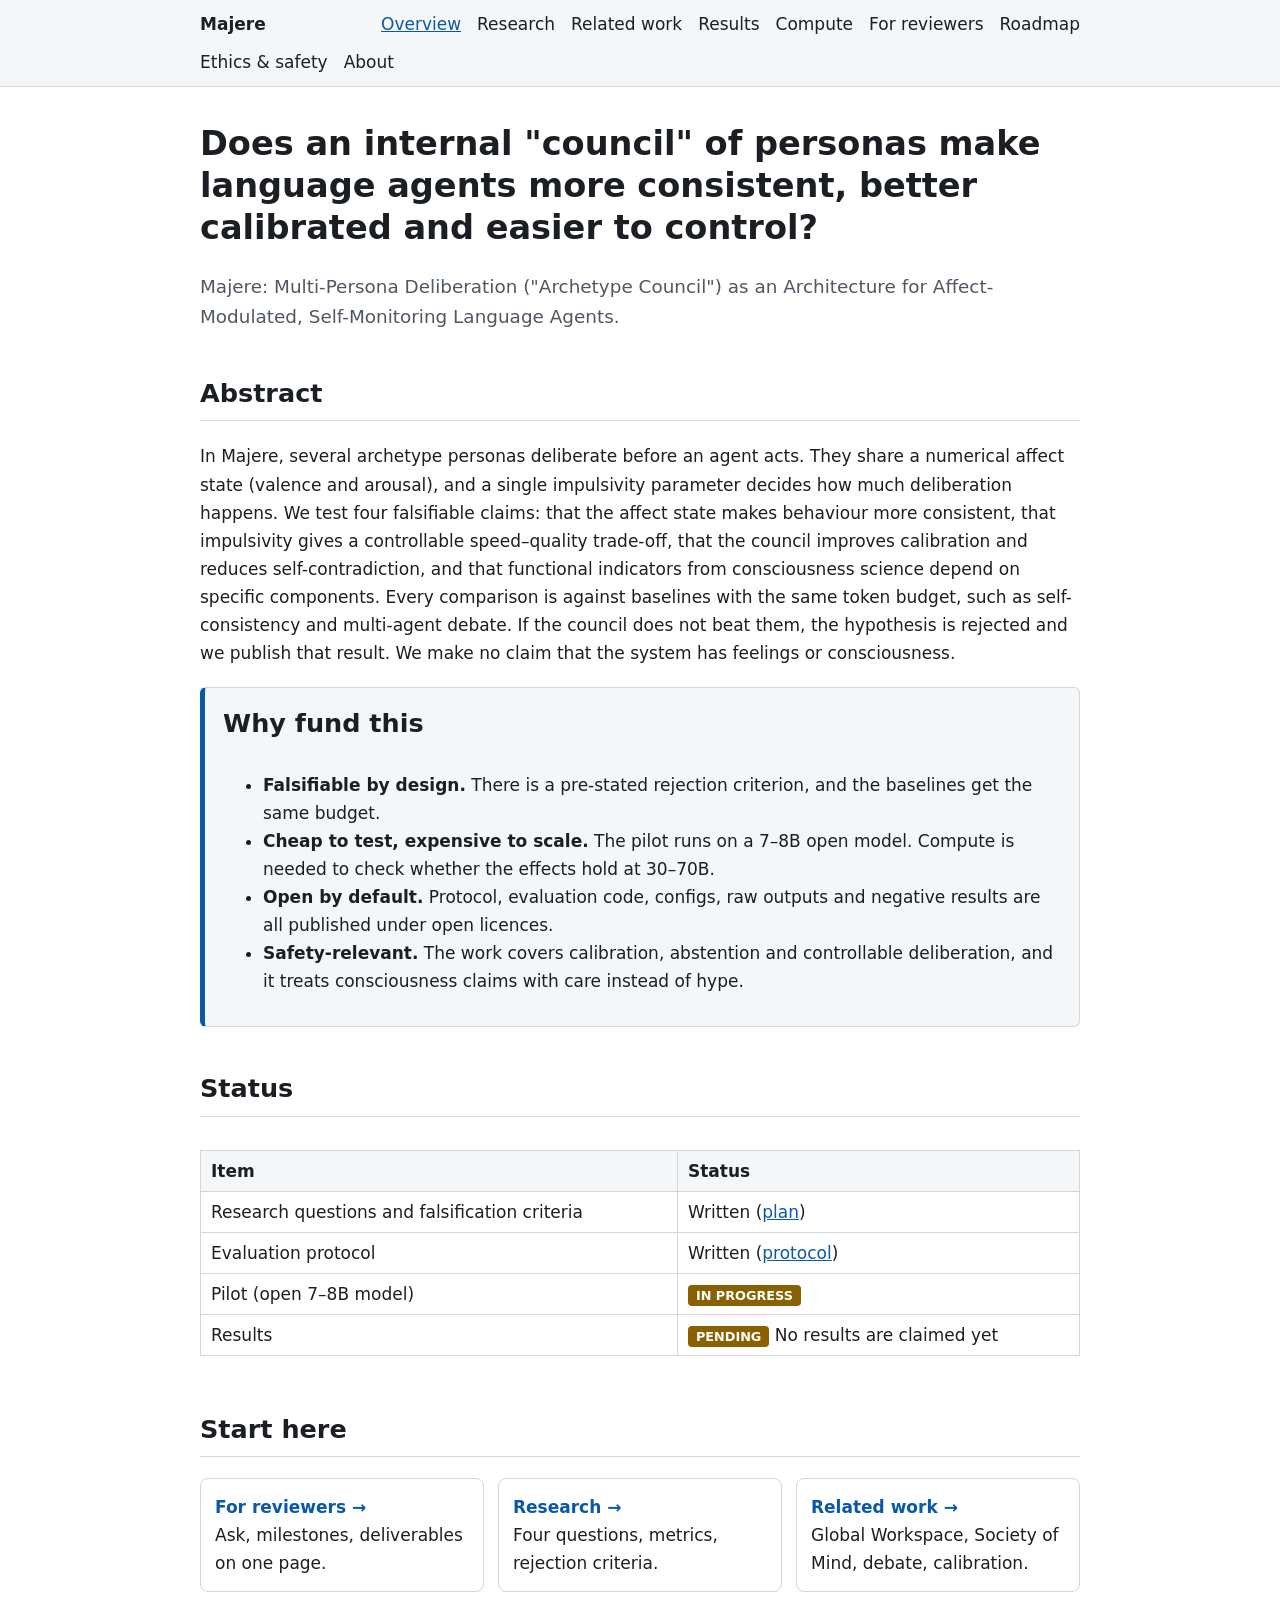
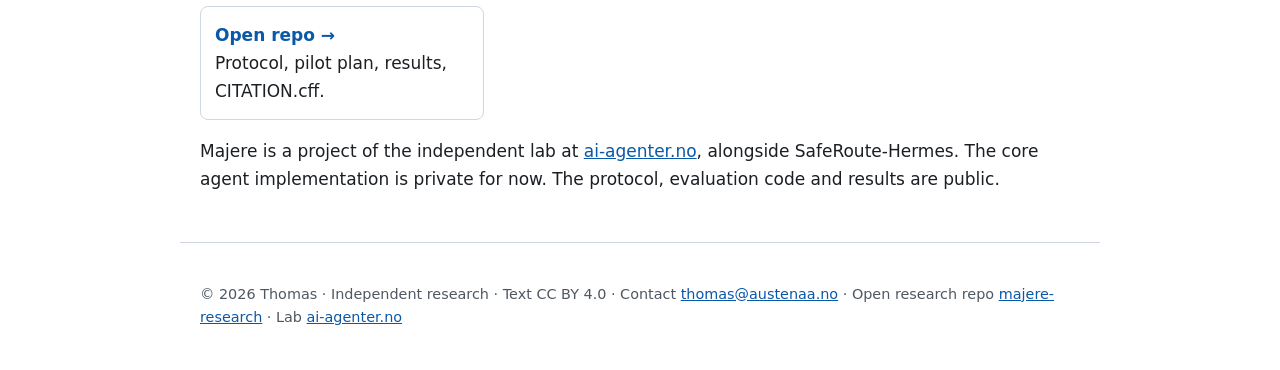
==== index.html @ bf8d398c "Custom domain majere.austenaa.no" ====
<!doctype html><html lang="en"><head><meta charset="utf-8"><meta name="viewport" content="width=device-width,initial-scale=1">
<title>Majere – Archetype Council research</title><meta name="description" content="Majere: open, independent research on multi-persona deliberation as an architecture for affect-modulated, self-monitoring language agents. Falsifiable questions, equal-budget baselines, open results."><link rel="canonical" href="https://majere.austenaa.no/">
<meta property="og:type" content="website"><meta property="og:title" content="Majere – Archetype Council research"><meta property="og:description" content="Majere: open, independent research on multi-persona deliberation as an architecture for affect-modulated, self-monitoring language agents. Falsifiable questions, equal-budget baselines, open results."><meta property="og:url" content="https://majere.austenaa.no/"><meta property="og:site_name" content="Majere"><meta name="twitter:card" content="summary">
<link rel="icon" href="favicon.svg" type="image/svg+xml"><link rel="stylesheet" href="style.css"></head>
<body><a class="skip" href="#main">Skip to content</a><header><nav aria-label="Main"><a class="brand" href="index.html">Majere</a><a href="index.html" aria-current="page">Overview</a><a href="research.html">Research</a><a href="related.html">Related work</a><a href="results.html">Results</a><a href="compute.html">Compute</a><a href="reviewers.html">For reviewers</a><a href="roadmap.html">Roadmap</a><a href="ethics.html">Ethics &amp; safety</a><a href="about.html">About</a></nav></header><main id="main">
<h1>Does an internal "council" of personas make language agents more consistent, better calibrated and easier to control?</h1>
<p class="lead">Majere: Multi-Persona Deliberation ("Archetype Council") as an Architecture for Affect-Modulated, Self-Monitoring Language Agents.</p>
<h2>Abstract</h2>
<p>In Majere, several archetype personas deliberate before an agent acts. They share a numerical affect state (valence and arousal), and a single impulsivity parameter decides how much deliberation happens. We test four falsifiable claims: that the affect state makes behaviour more consistent, that impulsivity gives a controllable speed–quality trade-off, that the council improves calibration and reduces self-contradiction, and that functional indicators from consciousness science depend on specific components. Every comparison is against baselines with the same token budget, such as self-consistency and multi-agent debate. If the council does not beat them, the hypothesis is rejected and we publish that result. We make no claim that the system has feelings or consciousness.</p>
<div class="box"><h2 style="margin-top:0;border:0">Why fund this</h2><ul>
<li><b>Falsifiable by design.</b> There is a pre-stated rejection criterion, and the baselines get the same budget.</li>
<li><b>Cheap to test, expensive to scale.</b> The pilot runs on a 7–8B open model. Compute is needed to check whether the effects hold at 30–70B.</li>
<li><b>Open by default.</b> Protocol, evaluation code, configs, raw outputs and negative results are all published under open licences.</li>
<li><b>Safety-relevant.</b> The work covers calibration, abstention and controllable deliberation, and it treats consciousness claims with care instead of hype.</li></ul></div>
<h2>Status</h2><div class="tablewrap"><table><tr><th>Item</th><th>Status</th></tr>
<tr><td>Research questions and falsification criteria</td><td>Written (<a href="https://github.com/tussienorway/majere-research/blob/main/docs/research-plan.md">plan</a>)</td></tr>
<tr><td>Evaluation protocol</td><td>Written (<a href="https://github.com/tussienorway/majere-research/blob/main/docs/evaluation-protocol.md">protocol</a>)</td></tr>
<tr><td>Pilot (open 7–8B model)</td><td><span class="tag">IN PROGRESS</span></td></tr>
<tr><td>Results</td><td><span class="tag">PENDING</span> No results are claimed yet</td></tr></table></div>
<h2>Start here</h2><div class="cards">
<a href="reviewers.html"><b>For reviewers →</b><br>Ask, milestones, deliverables on one page.</a>
<a href="research.html"><b>Research →</b><br>Four questions, metrics, rejection criteria.</a>
<a href="related.html"><b>Related work →</b><br>Global Workspace, Society of Mind, debate, calibration.</a>
<a href="https://github.com/tussienorway/majere-research"><b>Open repo →</b><br>Protocol, pilot plan, results, CITATION.cff.</a></div>
<p>Majere is a project of the independent lab at <a href="https://ai-agenter.no">ai-agenter.no</a>, alongside SafeRoute-Hermes. The core agent implementation is private for now. The protocol, evaluation code and results are public.</p>
</main><footer>© 2026 Thomas · Independent research · Text CC BY 4.0 · Contact <a href="mailto:thomas@austenaa.no">thomas@austenaa.no</a> · Open research repo <a href="https://github.com/tussienorway/majere-research">majere-research</a> · Lab <a href="https://ai-agenter.no">ai-agenter.no</a></footer></body></html>
---- style.css ----
:root{--fg:#1b1f24;--muted:#4f5862;--acc:#0a58a8;--bg:#fff;--soft:#f4f6f8;--line:#d0d7de;--warn:#8a6100}
*{box-sizing:border-box}html{scroll-behavior:smooth}
body{margin:0;font:17px/1.65 system-ui,-apple-system,"Segoe UI",Roboto,sans-serif;color:var(--fg);background:var(--bg)}
.skip{position:absolute;left:-999px}.skip:focus{left:8px;top:8px;background:#fff;padding:8px;z-index:9}
header{background:var(--soft);border-bottom:1px solid var(--line)}
nav,main,footer{max-width:920px;margin:auto;padding:0 20px}
nav{display:flex;flex-wrap:wrap;gap:6px 16px;align-items:center;min-height:60px;padding-top:8px;padding-bottom:8px}
nav a{color:var(--fg);text-decoration:none;padding:2px 0}nav a:hover,nav a[aria-current]{text-decoration:underline;color:var(--acc)}
nav .brand{font-weight:700;margin-right:auto}
a{color:var(--acc)}a:focus-visible{outline:3px solid #f2b600;outline-offset:2px}
h1{font-size:clamp(1.6rem,4vw,2.1rem);line-height:1.25;margin-top:36px}
h2{margin-top:40px;border-bottom:1px solid var(--line);padding-bottom:6px}
.lead{font-size:1.15rem;color:var(--muted)}
.box{border:1px solid var(--line);border-left:5px solid var(--acc);background:var(--soft);padding:14px 18px;border-radius:6px;margin:20px 0}
.pending{border:2px dashed var(--warn);background:#fff8e1;padding:14px 18px;border-radius:8px}
.tag{display:inline-block;background:var(--warn);color:#fff;border-radius:4px;padding:0 8px;font-size:.8rem;font-weight:700}
.cards{display:grid;grid-template-columns:repeat(auto-fit,minmax(230px,1fr));gap:14px}
.cards a{display:block;border:1px solid var(--line);border-radius:8px;padding:14px;text-decoration:none;color:var(--fg)}.cards a:hover{border-color:var(--acc)}
.cards b{color:var(--acc)}
.tablewrap{overflow-x:auto}table{border-collapse:collapse;width:100%;margin:12px 0}th,td{border:1px solid var(--line);padding:6px 10px;text-align:left;vertical-align:top}th{background:var(--soft)}
pre{background:var(--soft);padding:14px;border-radius:6px;overflow-x:auto;font-size:.9rem}code{background:var(--soft);padding:1px 5px;border-radius:4px}
ol.refs li{margin-bottom:8px}
footer{color:var(--muted);font-size:.9rem;padding:40px 20px;border-top:1px solid var(--line);margin-top:48px}
@media (prefers-color-scheme:dark){:root{--fg:#e6edf3;--muted:#9da7b3;--acc:#58a6ff;--bg:#0d1117;--soft:#161b22;--line:#30363d}.pending{background:#2b2300}}
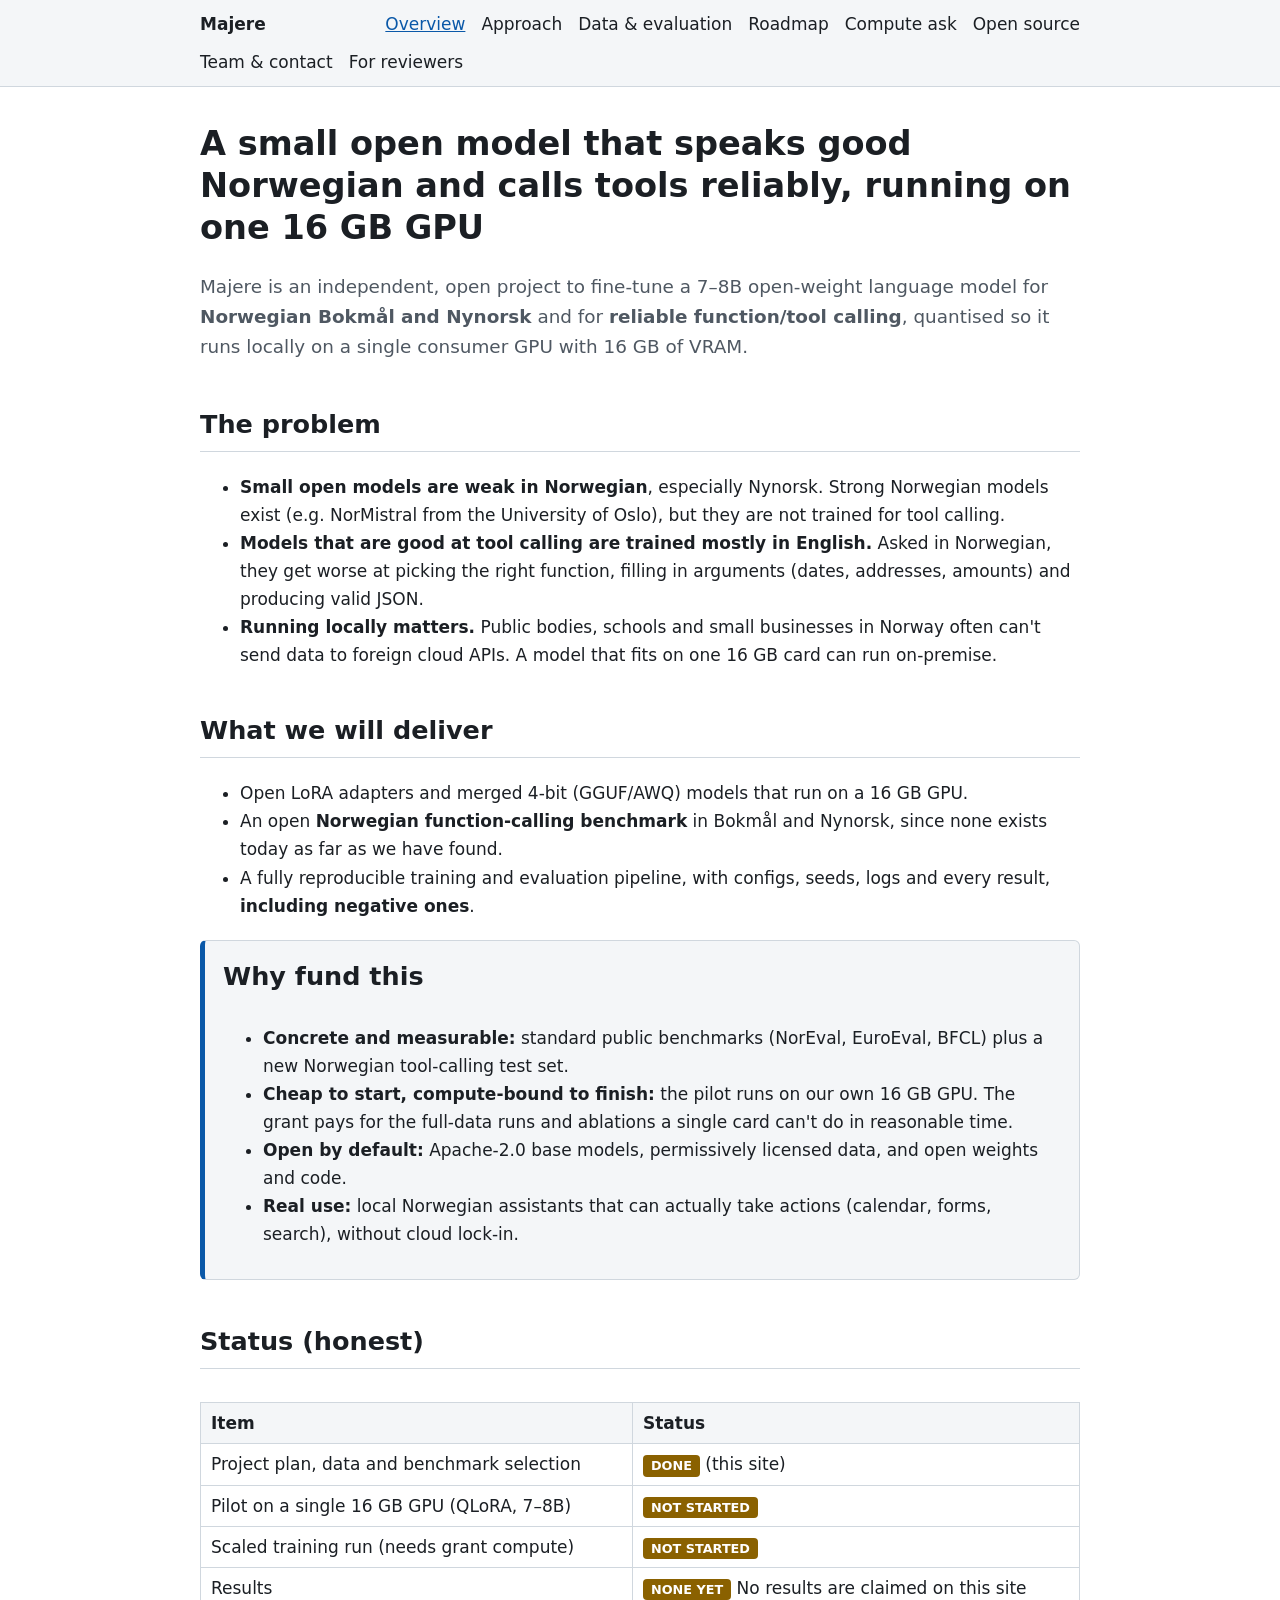
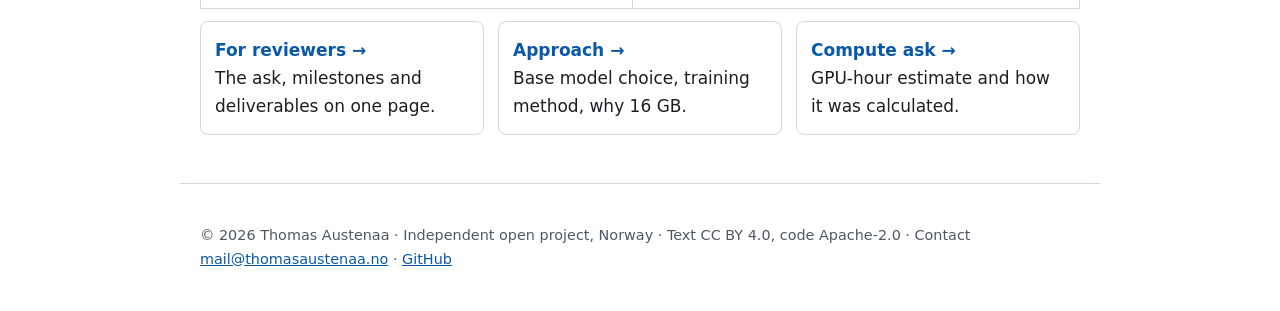
==== commit c5c99ad1: "Rework site: Norwegian LLM + tool calling on 16 GB GPU, honest compute plan" ====
--- a/index.html
+++ b/index.html
@@ -1,26 +1,24 @@
 <!doctype html><html lang="en"><head><meta charset="utf-8"><meta name="viewport" content="width=device-width,initial-scale=1">
-<title>Majere – Archetype Council research</title><meta name="description" content="Majere: open, independent research on multi-persona deliberation as an architecture for affect-modulated, self-monitoring language agents. Falsifiable questions, equal-budget baselines, open results."><link rel="canonical" href="https://majere.austenaa.no/">
-<meta property="og:type" content="website"><meta property="og:title" content="Majere – Archetype Council research"><meta property="og:description" content="Majere: open, independent research on multi-persona deliberation as an architecture for affect-modulated, self-monitoring language agents. Falsifiable questions, equal-budget baselines, open results."><meta property="og:url" content="https://majere.austenaa.no/"><meta property="og:site_name" content="Majere"><meta name="twitter:card" content="summary">
+<title>Norwegian LLMs with reliable tool calling · Majere</title><meta name="description" content="Open project: fine-tuning a 7–8B open model for Norwegian (Bokmål and Nynorsk) and reliable function calling, sized to run locally on a single 16 GB GPU. Open data, open evaluation, honest compute plan."><link rel="canonical" href="https://majere.thomasaustenaa.no/">
+<meta property="og:type" content="website"><meta property="og:title" content="Norwegian LLMs with reliable tool calling · Majere"><meta property="og:description" content="Open project: fine-tuning a 7–8B open model for Norwegian (Bokmål and Nynorsk) and reliable function calling, sized to run locally on a single 16 GB GPU. Open data, open evaluation, honest compute plan."><meta property="og:url" content="https://majere.thomasaustenaa.no/"><meta property="og:site_name" content="Majere"><meta name="twitter:card" content="summary">
 <link rel="icon" href="favicon.svg" type="image/svg+xml"><link rel="stylesheet" href="style.css"></head>
-<body><a class="skip" href="#main">Skip to content</a><header><nav aria-label="Main"><a class="brand" href="index.html">Majere</a><a href="index.html" aria-current="page">Overview</a><a href="research.html">Research</a><a href="related.html">Related work</a><a href="results.html">Results</a><a href="compute.html">Compute</a><a href="reviewers.html">For reviewers</a><a href="roadmap.html">Roadmap</a><a href="ethics.html">Ethics &amp; safety</a><a href="about.html">About</a></nav></header><main id="main">
-<h1>Does an internal "council" of personas make language agents more consistent, better calibrated and easier to control?</h1>
-<p class="lead">Majere: Multi-Persona Deliberation ("Archetype Council") as an Architecture for Affect-Modulated, Self-Monitoring Language Agents.</p>
-<h2>Abstract</h2>
-<p>In Majere, several archetype personas deliberate before an agent acts. They share a numerical affect state (valence and arousal), and a single impulsivity parameter decides how much deliberation happens. We test four falsifiable claims: that the affect state makes behaviour more consistent, that impulsivity gives a controllable speed–quality trade-off, that the council improves calibration and reduces self-contradiction, and that functional indicators from consciousness science depend on specific components. Every comparison is against baselines with the same token budget, such as self-consistency and multi-agent debate. If the council does not beat them, the hypothesis is rejected and we publish that result. We make no claim that the system has feelings or consciousness.</p>
+<body><a class="skip" href="#main">Skip to content</a><header><nav aria-label="Main"><a class="brand" href="index.html">Majere</a><a href="index.html" aria-current="page">Overview</a><a href="approach.html">Approach</a><a href="evaluation.html">Data & evaluation</a><a href="roadmap.html">Roadmap</a><a href="compute.html">Compute ask</a><a href="open.html">Open source</a><a href="team.html">Team & contact</a><a href="reviewers.html">For reviewers</a></nav></header><main id="main">
+
+<h1>A small open model that speaks good Norwegian and calls tools reliably, running on one 16 GB GPU</h1>
+<p class="lead">Majere is an independent, open project to fine-tune a 7–8B open-weight language model for <b>Norwegian Bokmål and Nynorsk</b> and for <b>reliable function/tool calling</b>, quantised so it runs locally on a single consumer GPU with 16 GB of VRAM.</p>
+<h2>The problem</h2>
+<ul><li><b>Small open models are weak in Norwegian</b>, especially Nynorsk. Strong Norwegian models exist (e.g. NorMistral from the University of Oslo), but they are not trained for tool calling.</li>
+<li><b>Models that are good at tool calling are trained mostly in English.</b> Asked in Norwegian, they get worse at picking the right function, filling in arguments (dates, addresses, amounts) and producing valid JSON.</li>
+<li><b>Running locally matters.</b> Public bodies, schools and small businesses in Norway often can't send data to foreign cloud APIs. A model that fits on one 16 GB card can run on-premise.</li></ul>
+<h2>What we will deliver</h2>
+<ul><li>Open LoRA adapters and merged 4-bit (GGUF/AWQ) models that run on a 16 GB GPU.</li>
+<li>An open <b>Norwegian function-calling benchmark</b> in Bokmål and Nynorsk, since none exists today as far as we have found.</li>
+<li>A fully reproducible training and evaluation pipeline, with configs, seeds, logs and every result, <b>including negative ones</b>.</li></ul>
 <div class="box"><h2 style="margin-top:0;border:0">Why fund this</h2><ul>
-<li><b>Falsifiable by design.</b> There is a pre-stated rejection criterion, and the baselines get the same budget.</li>
-<li><b>Cheap to test, expensive to scale.</b> The pilot runs on a 7–8B open model. Compute is needed to check whether the effects hold at 30–70B.</li>
-<li><b>Open by default.</b> Protocol, evaluation code, configs, raw outputs and negative results are all published under open licences.</li>
-<li><b>Safety-relevant.</b> The work covers calibration, abstention and controllable deliberation, and it treats consciousness claims with care instead of hype.</li></ul></div>
-<h2>Status</h2><div class="tablewrap"><table><tr><th>Item</th><th>Status</th></tr>
-<tr><td>Research questions and falsification criteria</td><td>Written (<a href="https://github.com/tussienorway/majere-research/blob/main/docs/research-plan.md">plan</a>)</td></tr>
-<tr><td>Evaluation protocol</td><td>Written (<a href="https://github.com/tussienorway/majere-research/blob/main/docs/evaluation-protocol.md">protocol</a>)</td></tr>
-<tr><td>Pilot (open 7–8B model)</td><td><span class="tag">IN PROGRESS</span></td></tr>
-<tr><td>Results</td><td><span class="tag">PENDING</span> No results are claimed yet</td></tr></table></div>
-<h2>Start here</h2><div class="cards">
-<a href="reviewers.html"><b>For reviewers →</b><br>Ask, milestones, deliverables on one page.</a>
-<a href="research.html"><b>Research →</b><br>Four questions, metrics, rejection criteria.</a>
-<a href="related.html"><b>Related work →</b><br>Global Workspace, Society of Mind, debate, calibration.</a>
-<a href="https://github.com/tussienorway/majere-research"><b>Open repo →</b><br>Protocol, pilot plan, results, CITATION.cff.</a></div>
-<p>Majere is a project of the independent lab at <a href="https://ai-agenter.no">ai-agenter.no</a>, alongside SafeRoute-Hermes. The core agent implementation is private for now. The protocol, evaluation code and results are public.</p>
-</main><footer>© 2026 Thomas · Independent research · Text CC BY 4.0 · Contact <a href="mailto:thomas@austenaa.no">thomas@austenaa.no</a> · Open research repo <a href="https://github.com/tussienorway/majere-research">majere-research</a> · Lab <a href="https://ai-agenter.no">ai-agenter.no</a></footer></body></html>+<li><b>Concrete and measurable:</b> standard public benchmarks (NorEval, EuroEval, BFCL) plus a new Norwegian tool-calling test set.</li>
+<li><b>Cheap to start, compute-bound to finish:</b> the pilot runs on our own 16 GB GPU. The grant pays for the full-data runs and ablations a single card can't do in reasonable time.</li>
+<li><b>Open by default:</b> Apache-2.0 base models, permissively licensed data, and open weights and code.</li>
+<li><b>Real use:</b> local Norwegian assistants that can actually take actions (calendar, forms, search), without cloud lock-in.</li></ul></div>
+<h2>Status (honest)</h2><div class="tablewrap"><table><tr><th>Item</th><th>Status</th></tr><tr><td>Project plan, data and benchmark selection</td><td><span class="tag">DONE</span> (this site)</td></tr><tr><td>Pilot on a single 16 GB GPU (QLoRA, 7–8B)</td><td><span class="tag">NOT STARTED</span></td></tr><tr><td>Scaled training run (needs grant compute)</td><td><span class="tag">NOT STARTED</span></td></tr><tr><td>Results</td><td><span class="tag">NONE YET</span> No results are claimed on this site</td></tr></table></div>
+<div class="cards"><a href="reviewers.html"><b>For reviewers →</b><br>The ask, milestones and deliverables on one page.</a><a href="approach.html"><b>Approach →</b><br>Base model choice, training method, why 16 GB.</a><a href="compute.html"><b>Compute ask →</b><br>GPU-hour estimate and how it was calculated.</a></div>
+</main><footer>© 2026 Thomas Austenaa · Independent open project, Norway · Text CC BY 4.0, code Apache-2.0 · Contact <a href="mailto:mail@thomasaustenaa.no">mail@thomasaustenaa.no</a> · <a href="https://github.com/tussienorway/majere-research">GitHub</a></footer></body></html>
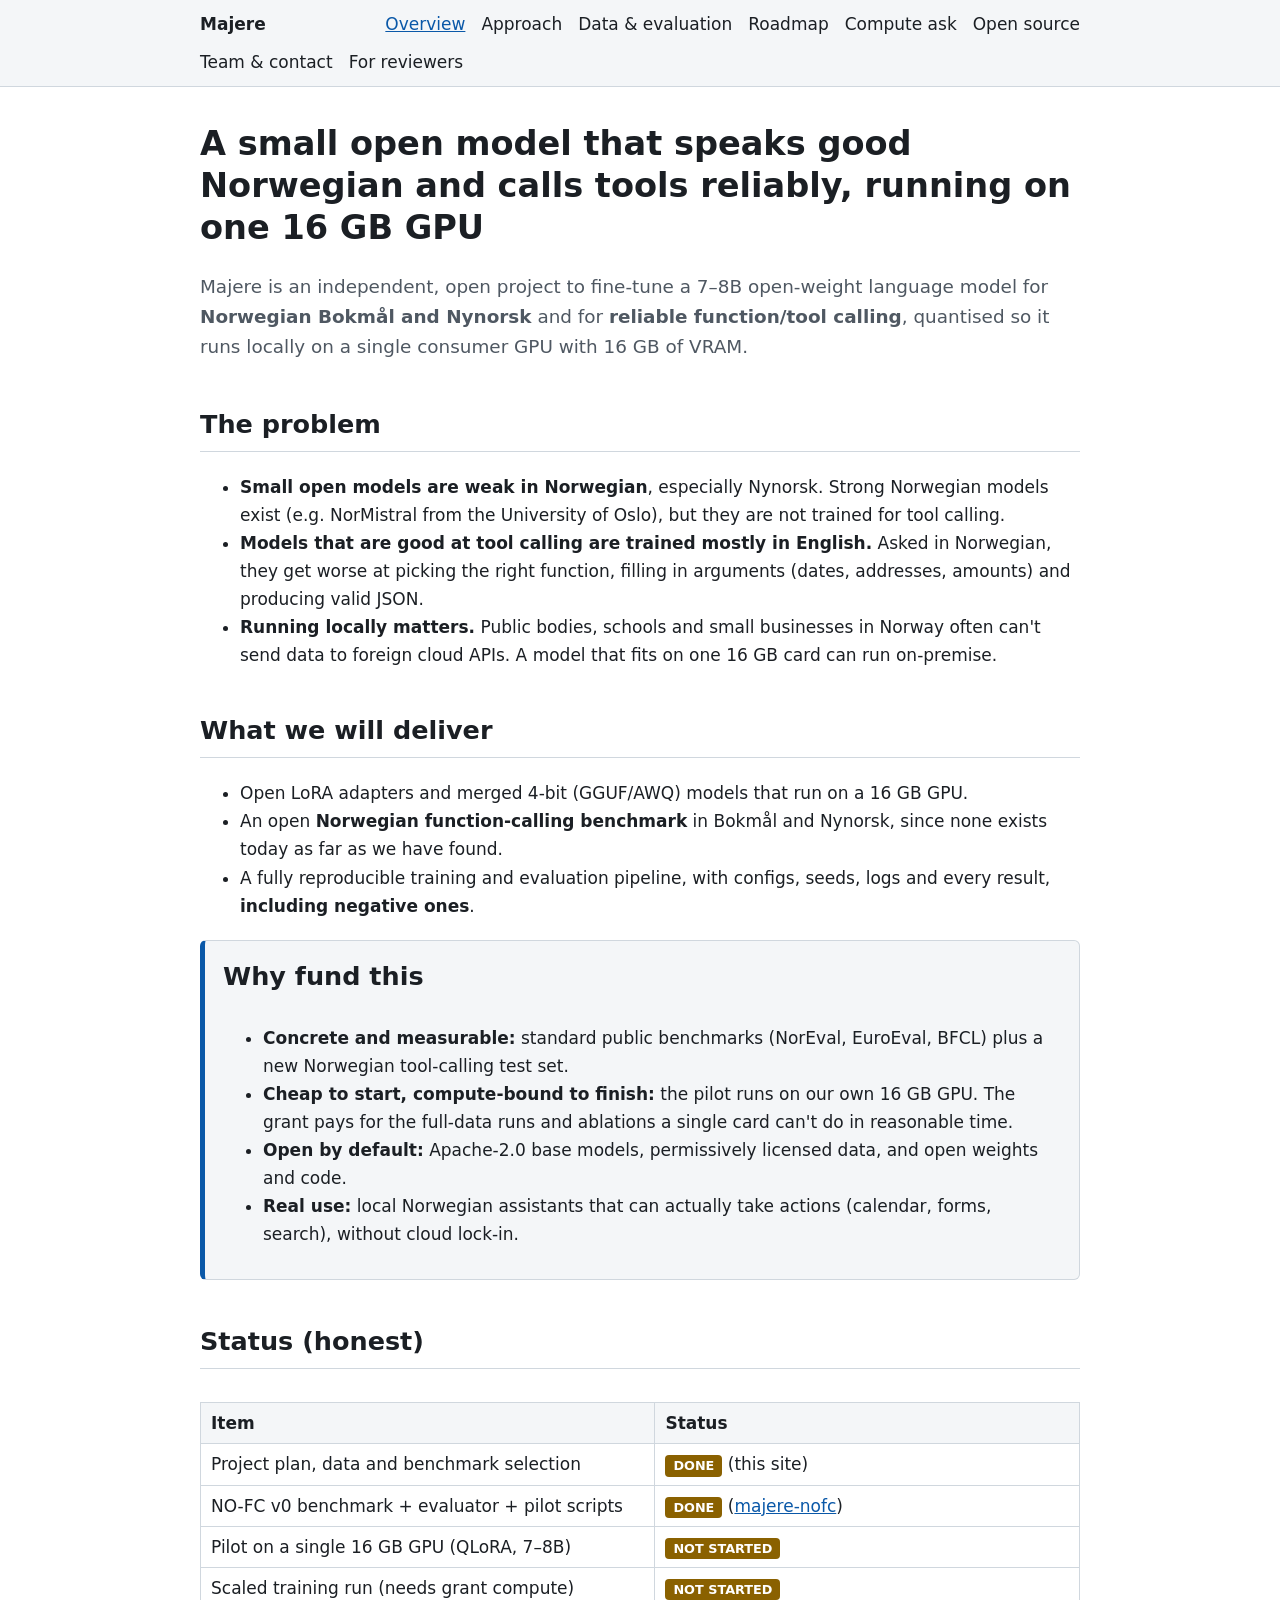
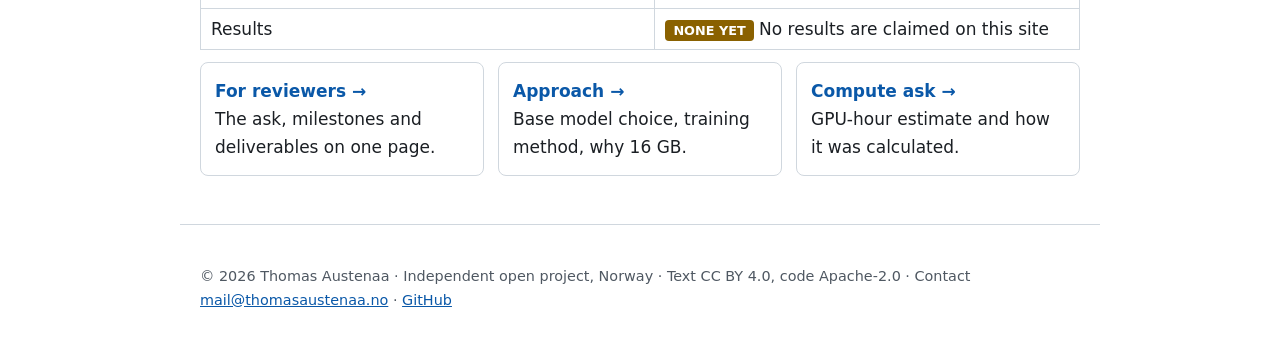
==== commit 2680eb69: "Roadmap/status: link majere-nofc" ====
--- a/index.html
+++ b/index.html
@@ -19,6 +19,6 @@
 <li><b>Cheap to start, compute-bound to finish:</b> the pilot runs on our own 16 GB GPU. The grant pays for the full-data runs and ablations a single card can't do in reasonable time.</li>
 <li><b>Open by default:</b> Apache-2.0 base models, permissively licensed data, and open weights and code.</li>
 <li><b>Real use:</b> local Norwegian assistants that can actually take actions (calendar, forms, search), without cloud lock-in.</li></ul></div>
-<h2>Status (honest)</h2><div class="tablewrap"><table><tr><th>Item</th><th>Status</th></tr><tr><td>Project plan, data and benchmark selection</td><td><span class="tag">DONE</span> (this site)</td></tr><tr><td>Pilot on a single 16 GB GPU (QLoRA, 7–8B)</td><td><span class="tag">NOT STARTED</span></td></tr><tr><td>Scaled training run (needs grant compute)</td><td><span class="tag">NOT STARTED</span></td></tr><tr><td>Results</td><td><span class="tag">NONE YET</span> No results are claimed on this site</td></tr></table></div>
+<h2>Status (honest)</h2><div class="tablewrap"><table><tr><th>Item</th><th>Status</th></tr><tr><td>Project plan, data and benchmark selection</td><td><span class="tag">DONE</span> (this site)</td></tr><tr><td>NO-FC v0 benchmark + evaluator + pilot scripts</td><td><span class="tag">DONE</span> (<a href="https://github.com/tussienorway/majere-nofc">majere-nofc</a>)</td></tr><tr><td>Pilot on a single 16 GB GPU (QLoRA, 7–8B)</td><td><span class="tag">NOT STARTED</span></td></tr><tr><td>Scaled training run (needs grant compute)</td><td><span class="tag">NOT STARTED</span></td></tr><tr><td>Results</td><td><span class="tag">NONE YET</span> No results are claimed on this site</td></tr></table></div>
 <div class="cards"><a href="reviewers.html"><b>For reviewers →</b><br>The ask, milestones and deliverables on one page.</a><a href="approach.html"><b>Approach →</b><br>Base model choice, training method, why 16 GB.</a><a href="compute.html"><b>Compute ask →</b><br>GPU-hour estimate and how it was calculated.</a></div>
-</main><footer>© 2026 Thomas Austenaa · Independent open project, Norway · Text CC BY 4.0, code Apache-2.0 · Contact <a href="mailto:mail@thomasaustenaa.no">mail@thomasaustenaa.no</a> · <a href="https://github.com/tussienorway/majere-research">GitHub</a></footer></body></html>+</main><footer>© 2026 Thomas Austenaa · Independent open project, Norway · Text CC BY 4.0, code Apache-2.0 · Contact <a href="mailto:mail@thomasaustenaa.no">mail@thomasaustenaa.no</a> · <a href="https://github.com/tussienorway/majere-nofc">GitHub</a></footer></body></html>
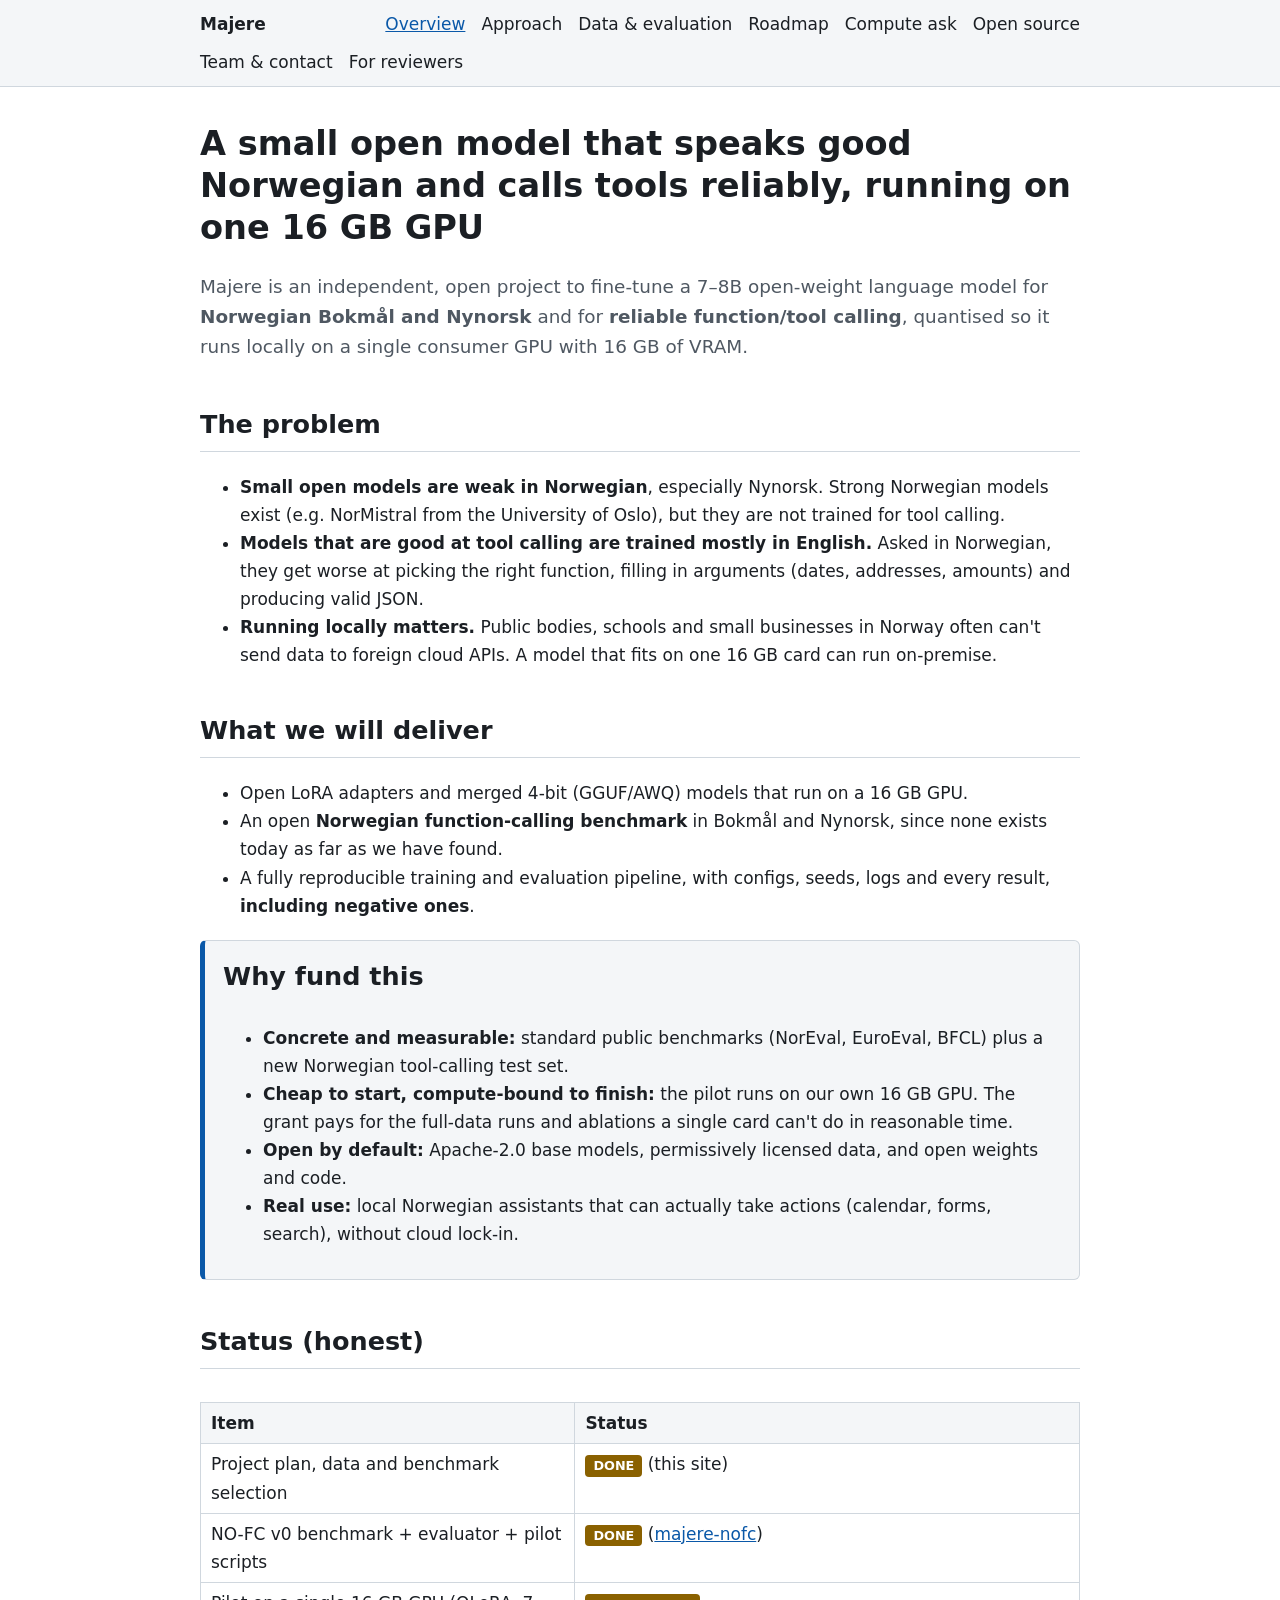
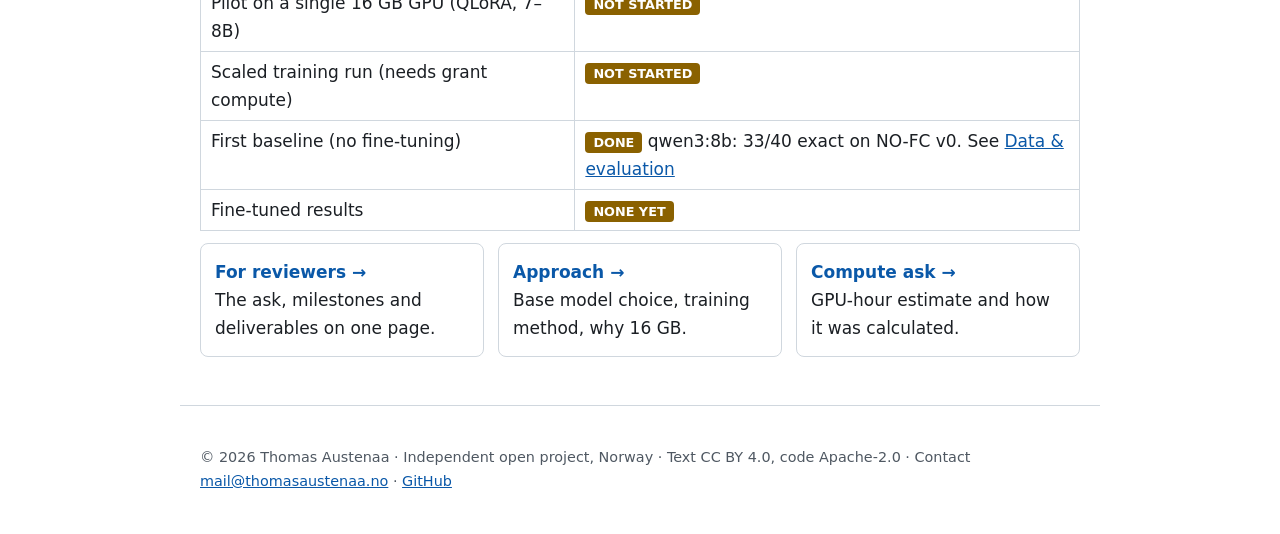
==== commit b683ec0f: "Add first baseline (qwen3:8b on NO-FC v0, no fine-tuning)" ====
--- a/index.html
+++ b/index.html
@@ -19,6 +19,6 @@
 <li><b>Cheap to start, compute-bound to finish:</b> the pilot runs on our own 16 GB GPU. The grant pays for the full-data runs and ablations a single card can't do in reasonable time.</li>
 <li><b>Open by default:</b> Apache-2.0 base models, permissively licensed data, and open weights and code.</li>
 <li><b>Real use:</b> local Norwegian assistants that can actually take actions (calendar, forms, search), without cloud lock-in.</li></ul></div>
-<h2>Status (honest)</h2><div class="tablewrap"><table><tr><th>Item</th><th>Status</th></tr><tr><td>Project plan, data and benchmark selection</td><td><span class="tag">DONE</span> (this site)</td></tr><tr><td>NO-FC v0 benchmark + evaluator + pilot scripts</td><td><span class="tag">DONE</span> (<a href="https://github.com/tussienorway/majere-nofc">majere-nofc</a>)</td></tr><tr><td>Pilot on a single 16 GB GPU (QLoRA, 7–8B)</td><td><span class="tag">NOT STARTED</span></td></tr><tr><td>Scaled training run (needs grant compute)</td><td><span class="tag">NOT STARTED</span></td></tr><tr><td>Results</td><td><span class="tag">NONE YET</span> No results are claimed on this site</td></tr></table></div>
+<h2>Status (honest)</h2><div class="tablewrap"><table><tr><th>Item</th><th>Status</th></tr><tr><td>Project plan, data and benchmark selection</td><td><span class="tag">DONE</span> (this site)</td></tr><tr><td>NO-FC v0 benchmark + evaluator + pilot scripts</td><td><span class="tag">DONE</span> (<a href="https://github.com/tussienorway/majere-nofc">majere-nofc</a>)</td></tr><tr><td>Pilot on a single 16 GB GPU (QLoRA, 7–8B)</td><td><span class="tag">NOT STARTED</span></td></tr><tr><td>Scaled training run (needs grant compute)</td><td><span class="tag">NOT STARTED</span></td></tr><tr><td>First baseline (no fine-tuning)</td><td><span class="tag">DONE</span> qwen3:8b: 33/40 exact on NO-FC v0. See <a href="evaluation.html#baseline">Data &amp; evaluation</a></td></tr><tr><td>Fine-tuned results</td><td><span class="tag">NONE YET</span></td></tr></table></div>
 <div class="cards"><a href="reviewers.html"><b>For reviewers →</b><br>The ask, milestones and deliverables on one page.</a><a href="approach.html"><b>Approach →</b><br>Base model choice, training method, why 16 GB.</a><a href="compute.html"><b>Compute ask →</b><br>GPU-hour estimate and how it was calculated.</a></div>
 </main><footer>© 2026 Thomas Austenaa · Independent open project, Norway · Text CC BY 4.0, code Apache-2.0 · Contact <a href="mailto:mail@thomasaustenaa.no">mail@thomasaustenaa.no</a> · <a href="https://github.com/tussienorway/majere-nofc">GitHub</a></footer></body></html>
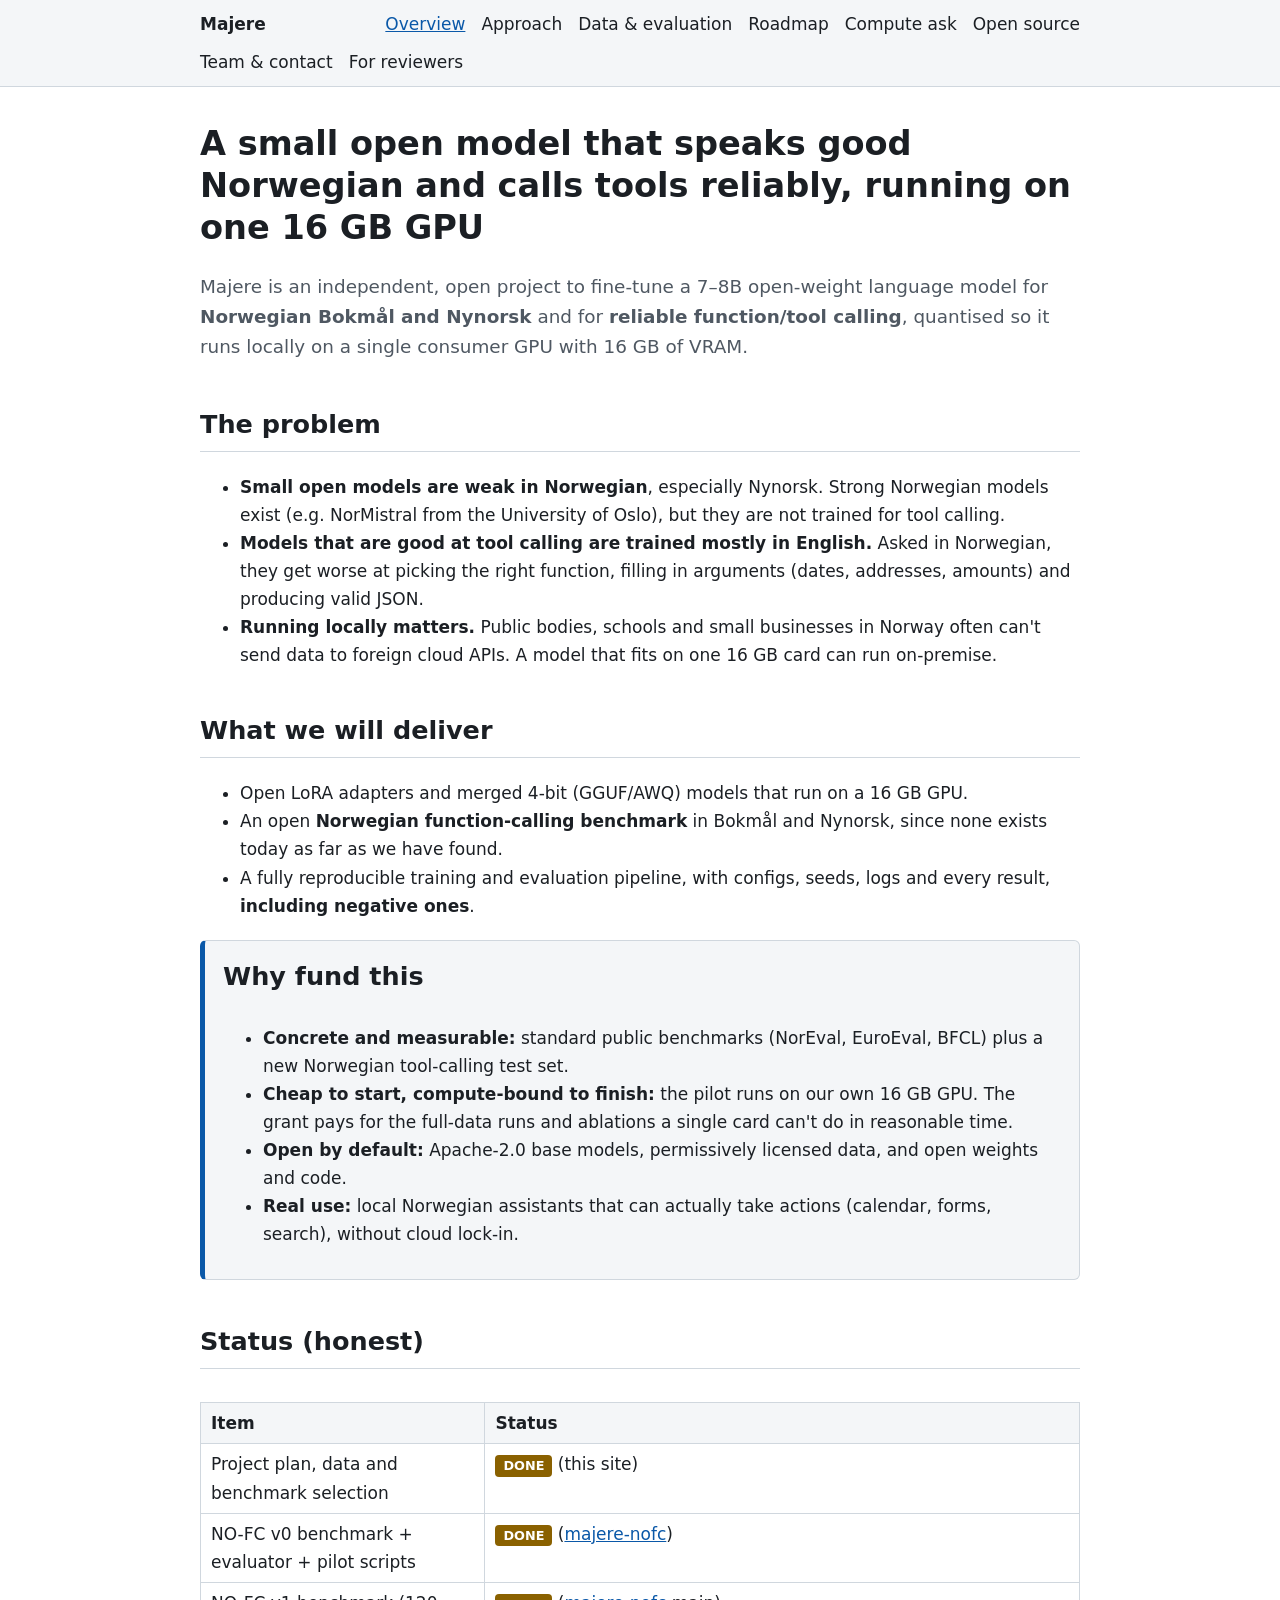
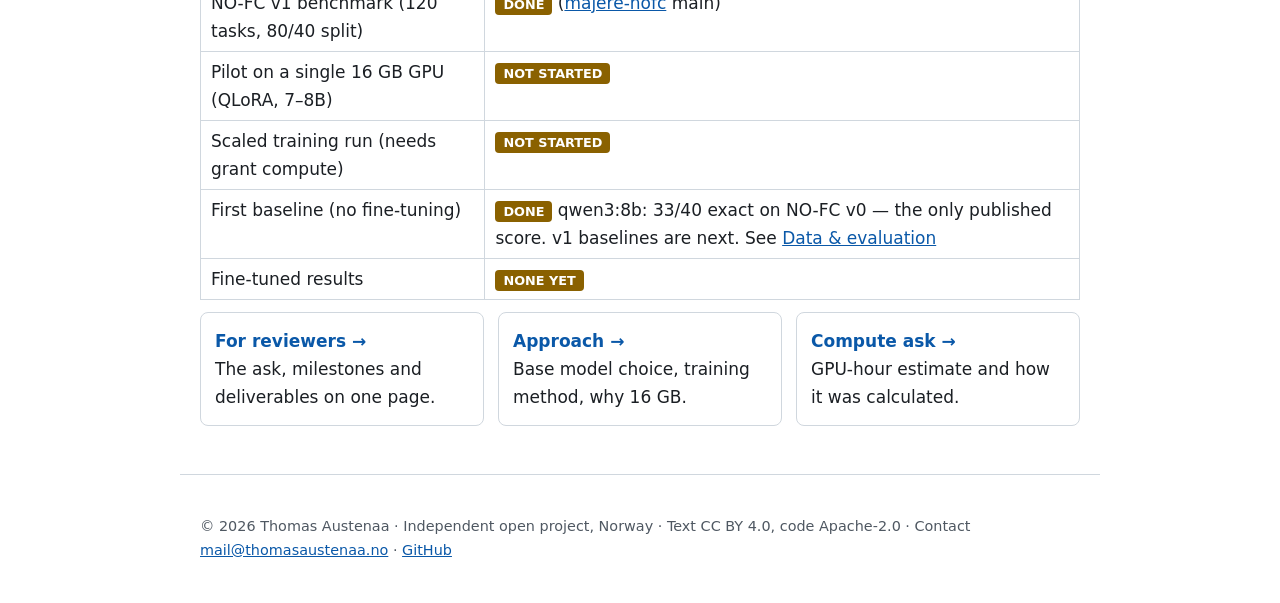
==== commit 28f65fe0: "Status: mark NO-FC v1 done and keep the v0 score as the only published number. v1 baselines are next" ====
--- a/index.html
+++ b/index.html
@@ -19,6 +19,6 @@
 <li><b>Cheap to start, compute-bound to finish:</b> the pilot runs on our own 16 GB GPU. The grant pays for the full-data runs and ablations a single card can't do in reasonable time.</li>
 <li><b>Open by default:</b> Apache-2.0 base models, permissively licensed data, and open weights and code.</li>
 <li><b>Real use:</b> local Norwegian assistants that can actually take actions (calendar, forms, search), without cloud lock-in.</li></ul></div>
-<h2>Status (honest)</h2><div class="tablewrap"><table><tr><th>Item</th><th>Status</th></tr><tr><td>Project plan, data and benchmark selection</td><td><span class="tag">DONE</span> (this site)</td></tr><tr><td>NO-FC v0 benchmark + evaluator + pilot scripts</td><td><span class="tag">DONE</span> (<a href="https://github.com/tussienorway/majere-nofc">majere-nofc</a>)</td></tr><tr><td>Pilot on a single 16 GB GPU (QLoRA, 7–8B)</td><td><span class="tag">NOT STARTED</span></td></tr><tr><td>Scaled training run (needs grant compute)</td><td><span class="tag">NOT STARTED</span></td></tr><tr><td>First baseline (no fine-tuning)</td><td><span class="tag">DONE</span> qwen3:8b: 33/40 exact on NO-FC v0. See <a href="evaluation.html#baseline">Data &amp; evaluation</a></td></tr><tr><td>Fine-tuned results</td><td><span class="tag">NONE YET</span></td></tr></table></div>
+<h2>Status (honest)</h2><div class="tablewrap"><table><tr><th>Item</th><th>Status</th></tr><tr><td>Project plan, data and benchmark selection</td><td><span class="tag">DONE</span> (this site)</td></tr><tr><td>NO-FC v0 benchmark + evaluator + pilot scripts</td><td><span class="tag">DONE</span> (<a href="https://github.com/tussienorway/majere-nofc">majere-nofc</a>)</td></tr><tr><td>NO-FC v1 benchmark (120 tasks, 80/40 split)</td><td><span class="tag">DONE</span> (<a href="https://github.com/tussienorway/majere-nofc">majere-nofc</a> main)</td></tr><tr><td>Pilot on a single 16 GB GPU (QLoRA, 7–8B)</td><td><span class="tag">NOT STARTED</span></td></tr><tr><td>Scaled training run (needs grant compute)</td><td><span class="tag">NOT STARTED</span></td></tr><tr><td>First baseline (no fine-tuning)</td><td><span class="tag">DONE</span> qwen3:8b: 33/40 exact on NO-FC v0 — the only published score. v1 baselines are next. See <a href="evaluation.html#baseline">Data &amp; evaluation</a></td></tr><tr><td>Fine-tuned results</td><td><span class="tag">NONE YET</span></td></tr></table></div>
 <div class="cards"><a href="reviewers.html"><b>For reviewers →</b><br>The ask, milestones and deliverables on one page.</a><a href="approach.html"><b>Approach →</b><br>Base model choice, training method, why 16 GB.</a><a href="compute.html"><b>Compute ask →</b><br>GPU-hour estimate and how it was calculated.</a></div>
 </main><footer>© 2026 Thomas Austenaa · Independent open project, Norway · Text CC BY 4.0, code Apache-2.0 · Contact <a href="mailto:mail@thomasaustenaa.no">mail@thomasaustenaa.no</a> · <a href="https://github.com/tussienorway/majere-nofc">GitHub</a></footer></body></html>
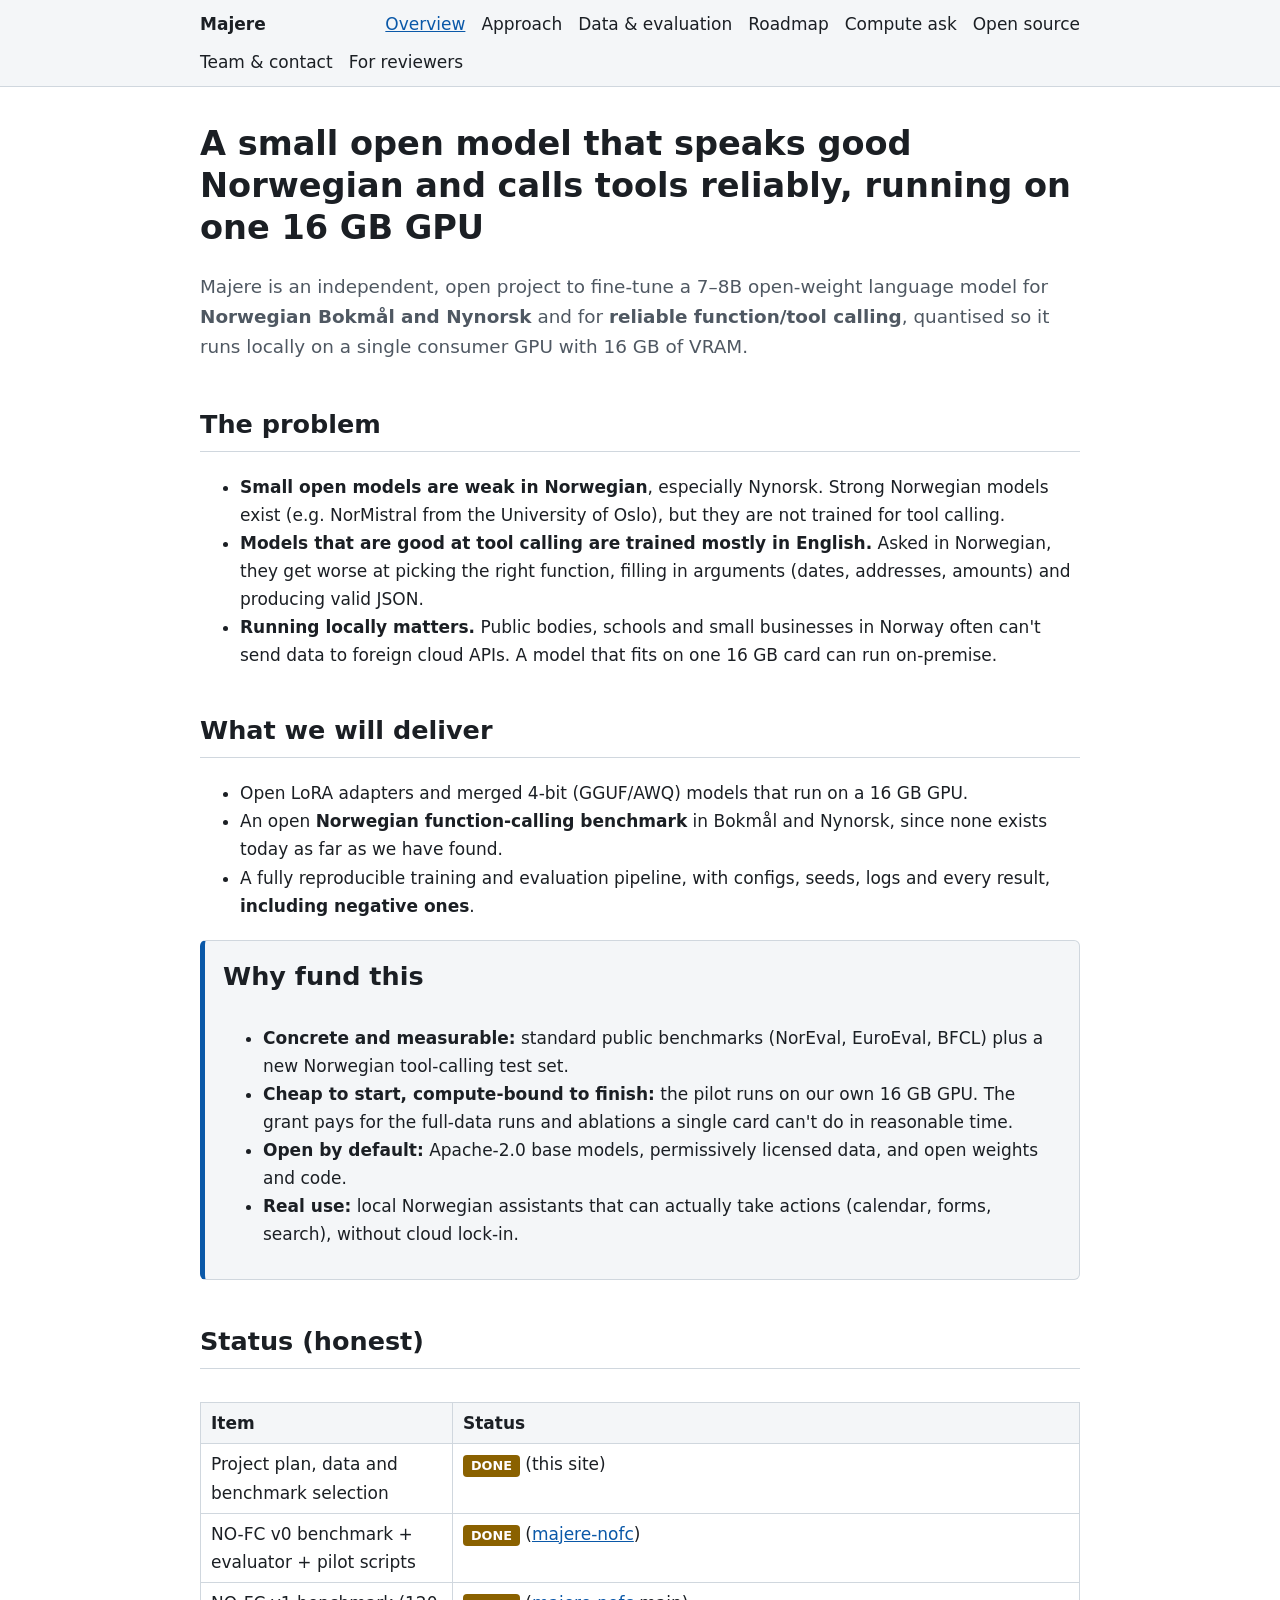
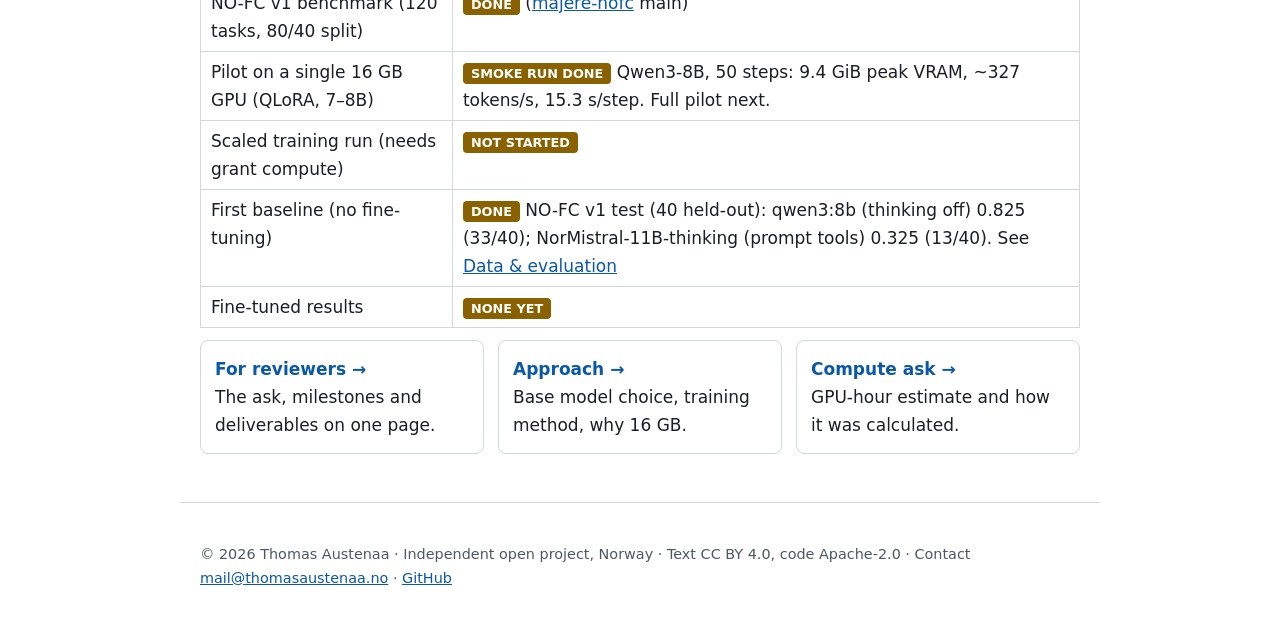
==== commit 4ebfee28: "Update: NO-FC v1 baselines + QLoRA smoke metrics" ====
--- a/index.html
+++ b/index.html
@@ -19,6 +19,6 @@
 <li><b>Cheap to start, compute-bound to finish:</b> the pilot runs on our own 16 GB GPU. The grant pays for the full-data runs and ablations a single card can't do in reasonable time.</li>
 <li><b>Open by default:</b> Apache-2.0 base models, permissively licensed data, and open weights and code.</li>
 <li><b>Real use:</b> local Norwegian assistants that can actually take actions (calendar, forms, search), without cloud lock-in.</li></ul></div>
-<h2>Status (honest)</h2><div class="tablewrap"><table><tr><th>Item</th><th>Status</th></tr><tr><td>Project plan, data and benchmark selection</td><td><span class="tag">DONE</span> (this site)</td></tr><tr><td>NO-FC v0 benchmark + evaluator + pilot scripts</td><td><span class="tag">DONE</span> (<a href="https://github.com/tussienorway/majere-nofc">majere-nofc</a>)</td></tr><tr><td>NO-FC v1 benchmark (120 tasks, 80/40 split)</td><td><span class="tag">DONE</span> (<a href="https://github.com/tussienorway/majere-nofc">majere-nofc</a> main)</td></tr><tr><td>Pilot on a single 16 GB GPU (QLoRA, 7–8B)</td><td><span class="tag">NOT STARTED</span></td></tr><tr><td>Scaled training run (needs grant compute)</td><td><span class="tag">NOT STARTED</span></td></tr><tr><td>First baseline (no fine-tuning)</td><td><span class="tag">DONE</span> qwen3:8b: 33/40 exact on NO-FC v0 — the only published score. v1 baselines are next. See <a href="evaluation.html#baseline">Data &amp; evaluation</a></td></tr><tr><td>Fine-tuned results</td><td><span class="tag">NONE YET</span></td></tr></table></div>
+<h2>Status (honest)</h2><div class="tablewrap"><table><tr><th>Item</th><th>Status</th></tr><tr><td>Project plan, data and benchmark selection</td><td><span class="tag">DONE</span> (this site)</td></tr><tr><td>NO-FC v0 benchmark + evaluator + pilot scripts</td><td><span class="tag">DONE</span> (<a href="https://github.com/tussienorway/majere-nofc">majere-nofc</a>)</td></tr><tr><td>NO-FC v1 benchmark (120 tasks, 80/40 split)</td><td><span class="tag">DONE</span> (<a href="https://github.com/tussienorway/majere-nofc">majere-nofc</a> main)</td></tr><tr><td>Pilot on a single 16 GB GPU (QLoRA, 7–8B)</td><td><span class="tag">SMOKE RUN DONE</span> Qwen3-8B, 50 steps: 9.4 GiB peak VRAM, ~327 tokens/s, 15.3 s/step. Full pilot next.</td></tr><tr><td>Scaled training run (needs grant compute)</td><td><span class="tag">NOT STARTED</span></td></tr><tr><td>First baseline (no fine-tuning)</td><td><span class="tag">DONE</span> NO-FC v1 test (40 held-out): qwen3:8b (thinking off) 0.825 (33/40); NorMistral-11B-thinking (prompt tools) 0.325 (13/40). See <a href="evaluation.html#baseline">Data &amp; evaluation</a></td></tr><tr><td>Fine-tuned results</td><td><span class="tag">NONE YET</span></td></tr></table></div>
 <div class="cards"><a href="reviewers.html"><b>For reviewers →</b><br>The ask, milestones and deliverables on one page.</a><a href="approach.html"><b>Approach →</b><br>Base model choice, training method, why 16 GB.</a><a href="compute.html"><b>Compute ask →</b><br>GPU-hour estimate and how it was calculated.</a></div>
 </main><footer>© 2026 Thomas Austenaa · Independent open project, Norway · Text CC BY 4.0, code Apache-2.0 · Contact <a href="mailto:mail@thomasaustenaa.no">mail@thomasaustenaa.no</a> · <a href="https://github.com/tussienorway/majere-nofc">GitHub</a></footer></body></html>
